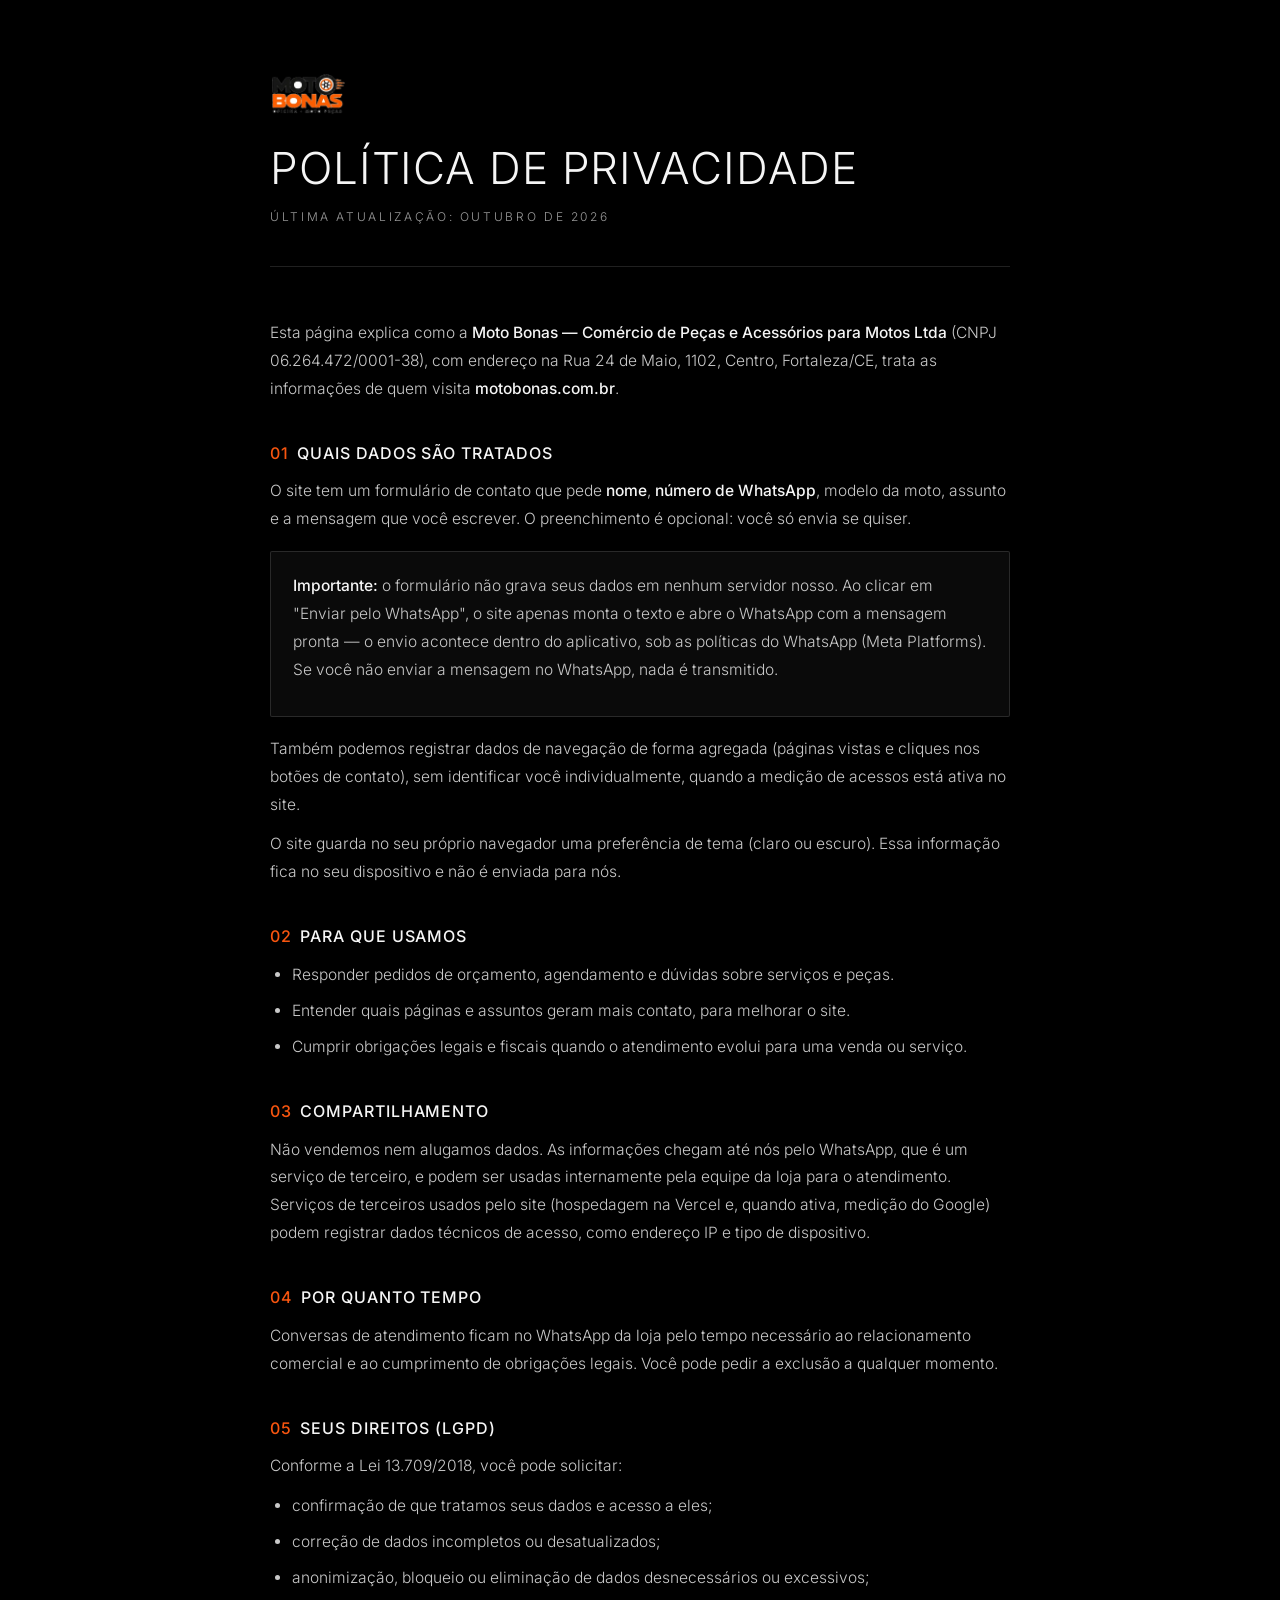
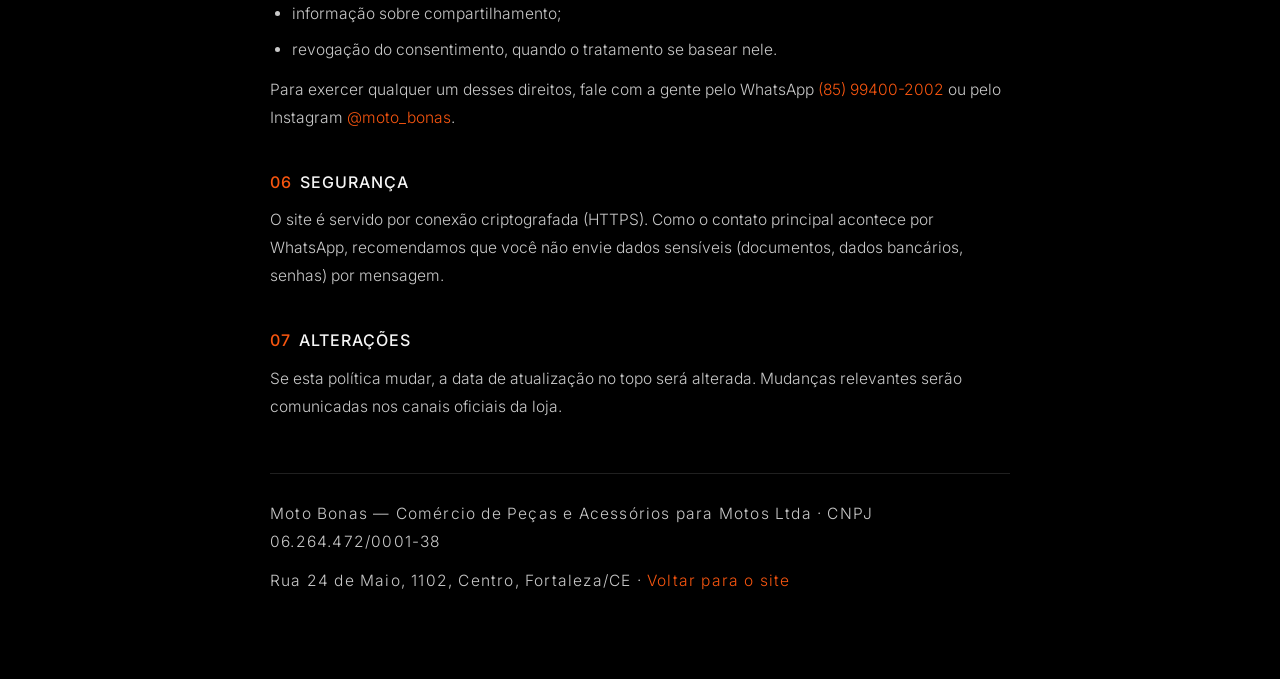
==== privacidade.html @ 85ce24c5 "lll" ====
<!DOCTYPE html>
<html lang="pt-BR">
<head>
<meta charset="UTF-8">
<meta name="viewport" content="width=device-width, initial-scale=1.0">
<title>Política de Privacidade | MOTOBONAS</title>
<meta name="description" content="Como a Motobonas trata os dados enviados pelo site: formulário de contato, WhatsApp e medição de acessos.">
<link rel="canonical" href="https://motobonas.com.br/privacidade">
<meta name="robots" content="index,follow">
<meta name="theme-color" content="#000000">
<link rel="icon" href="assets/favicon.ico" sizes="any">
<link rel="icon" type="image/png" href="assets/favicon.png">
<link rel="preload" href="assets/fonts/inter-latin.woff2" as="font" type="font/woff2" crossorigin>
<style>
@font-face{font-family:'Inter';font-style:normal;font-weight:200 600;font-display:swap;
  src:url('assets/fonts/inter-latin.woff2') format('woff2');
  unicode-range:U+0000-00FF,U+0131,U+0152-0153,U+02BB-02BC,U+02C6,U+02DA,U+02DC,U+0304,U+0308,U+0329,U+2000-206F,U+20AC,U+2122,U+2191,U+2193,U+2212,U+2215,U+FEFF,U+FFFD;}
@font-face{font-family:'Inter';font-style:normal;font-weight:200 600;font-display:swap;
  src:url('assets/fonts/inter-latin-ext.woff2') format('woff2');
  unicode-range:U+0100-02BA,U+02BD-02C5,U+02C7-02CC,U+02CE-02D7,U+02DD-02FF,U+0304,U+0308,U+0329,U+1D00-1DBF,U+1E00-1E9F,U+1EF2-1EFF,U+2020,U+20A0-20AB,U+20AD-20C0,U+2113,U+2C60-2C7F,U+A720-A7FF;}
:root{--bg:#000;--bg2:#0a0a0a;--ink:#f5f5f5;--dim:#999;--accent:#f7550f;--line:rgba(245,245,245,.13)}
*{margin:0;padding:0;box-sizing:border-box}
body{background:var(--bg);color:var(--ink);font-family:'Inter',sans-serif;font-weight:300;line-height:1.8;
  -webkit-font-smoothing:antialiased}
a{color:var(--accent);text-decoration:none}
a:hover{text-decoration:underline}
.wrap{max-width:820px;margin:0 auto;padding:clamp(28px,6vw,72px) clamp(20px,4vw,40px)}
header{border-bottom:1px solid var(--line);padding-bottom:26px;margin-bottom:clamp(28px,5vw,52px)}
.logo{display:inline-flex;align-items:center;gap:12px;margin-bottom:28px}
.logo img{height:44px;width:auto}
h1{font-size:clamp(28px,4.6vw,44px);font-weight:300;letter-spacing:.02em;text-transform:uppercase;line-height:1.1}
.sub{font-size:12px;letter-spacing:.22em;text-transform:uppercase;color:var(--dim);margin-top:14px}
h2{font-size:16px;font-weight:500;letter-spacing:.06em;text-transform:uppercase;margin:36px 0 10px;color:var(--ink)}
h2 span{color:var(--accent);margin-right:8px}
p,li{font-size:15.5px;color:#c9c9c9;margin-bottom:12px}
ul{padding-left:22px;margin-bottom:12px}
li{margin-bottom:8px}
strong{color:var(--ink);font-weight:500}
.box{background:var(--bg2);border:1px solid var(--line);padding:20px 22px;margin:18px 0;border-radius:2px}
footer{border-top:1px solid var(--line);margin-top:52px;padding-top:26px;font-size:12px;letter-spacing:.1em;color:var(--dim)}
footer a{color:var(--accent)}
:focus-visible{outline:2px solid var(--accent);outline-offset:3px}
</style>
</head>
<body>
<div class="wrap">
  <header>
    <a class="logo" href="/" aria-label="Motobonas - página inicial"><img src="assets/logo-320.webp" alt="Motobonas" width="150" height="86"></a>
    <h1>Política de Privacidade</h1>
    <p class="sub">Última atualização: outubro de 2026</p>
  </header>

  <p>Esta página explica como a <strong>Moto Bonas — Comércio de Peças e Acessórios para Motos Ltda</strong> (CNPJ 06.264.472/0001-38), com endereço na Rua 24 de Maio, 1102, Centro, Fortaleza/CE, trata as informações de quem visita <strong>motobonas.com.br</strong>.</p>

  <h2><span>01</span>Quais dados são tratados</h2>
  <p>O site tem um formulário de contato que pede <strong>nome</strong>, <strong>número de WhatsApp</strong>, modelo da moto, assunto e a mensagem que você escrever. O preenchimento é opcional: você só envia se quiser.</p>
  <div class="box">
    <p><strong>Importante:</strong> o formulário não grava seus dados em nenhum servidor nosso. Ao clicar em "Enviar pelo WhatsApp", o site apenas monta o texto e abre o WhatsApp com a mensagem pronta — o envio acontece dentro do aplicativo, sob as políticas do WhatsApp (Meta Platforms). Se você não enviar a mensagem no WhatsApp, nada é transmitido.</p>
  </div>
  <p>Também podemos registrar dados de navegação de forma agregada (páginas vistas e cliques nos botões de contato), sem identificar você individualmente, quando a medição de acessos está ativa no site.</p>
  <p>O site guarda no seu próprio navegador uma preferência de tema (claro ou escuro). Essa informação fica no seu dispositivo e não é enviada para nós.</p>

  <h2><span>02</span>Para que usamos</h2>
  <ul>
    <li>Responder pedidos de orçamento, agendamento e dúvidas sobre serviços e peças.</li>
    <li>Entender quais páginas e assuntos geram mais contato, para melhorar o site.</li>
    <li>Cumprir obrigações legais e fiscais quando o atendimento evolui para uma venda ou serviço.</li>
  </ul>

  <h2><span>03</span>Compartilhamento</h2>
  <p>Não vendemos nem alugamos dados. As informações chegam até nós pelo WhatsApp, que é um serviço de terceiro, e podem ser usadas internamente pela equipe da loja para o atendimento. Serviços de terceiros usados pelo site (hospedagem na Vercel e, quando ativa, medição do Google) podem registrar dados técnicos de acesso, como endereço IP e tipo de dispositivo.</p>

  <h2><span>04</span>Por quanto tempo</h2>
  <p>Conversas de atendimento ficam no WhatsApp da loja pelo tempo necessário ao relacionamento comercial e ao cumprimento de obrigações legais. Você pode pedir a exclusão a qualquer momento.</p>

  <h2><span>05</span>Seus direitos (LGPD)</h2>
  <p>Conforme a Lei 13.709/2018, você pode solicitar:</p>
  <ul>
    <li>confirmação de que tratamos seus dados e acesso a eles;</li>
    <li>correção de dados incompletos ou desatualizados;</li>
    <li>anonimização, bloqueio ou eliminação de dados desnecessários ou excessivos;</li>
    <li>informação sobre compartilhamento;</li>
    <li>revogação do consentimento, quando o tratamento se basear nele.</li>
  </ul>
  <p>Para exercer qualquer um desses direitos, fale com a gente pelo WhatsApp <a href="https://wa.me/5585994002002" target="_blank" rel="noopener">(85) 99400-2002</a> ou pelo Instagram <a href="https://www.instagram.com/moto_bonas" target="_blank" rel="noopener">@moto_bonas</a>.</p>

  <h2><span>06</span>Segurança</h2>
  <p>O site é servido por conexão criptografada (HTTPS). Como o contato principal acontece por WhatsApp, recomendamos que você não envie dados sensíveis (documentos, dados bancários, senhas) por mensagem.</p>

  <h2><span>07</span>Alterações</h2>
  <p>Se esta política mudar, a data de atualização no topo será alterada. Mudanças relevantes serão comunicadas nos canais oficiais da loja.</p>

  <footer>
    <p>Moto Bonas — Comércio de Peças e Acessórios para Motos Ltda · CNPJ 06.264.472/0001-38</p>
    <p>Rua 24 de Maio, 1102, Centro, Fortaleza/CE · <a href="/">Voltar para o site</a></p>
  </footer>
</div>
</body>
</html>
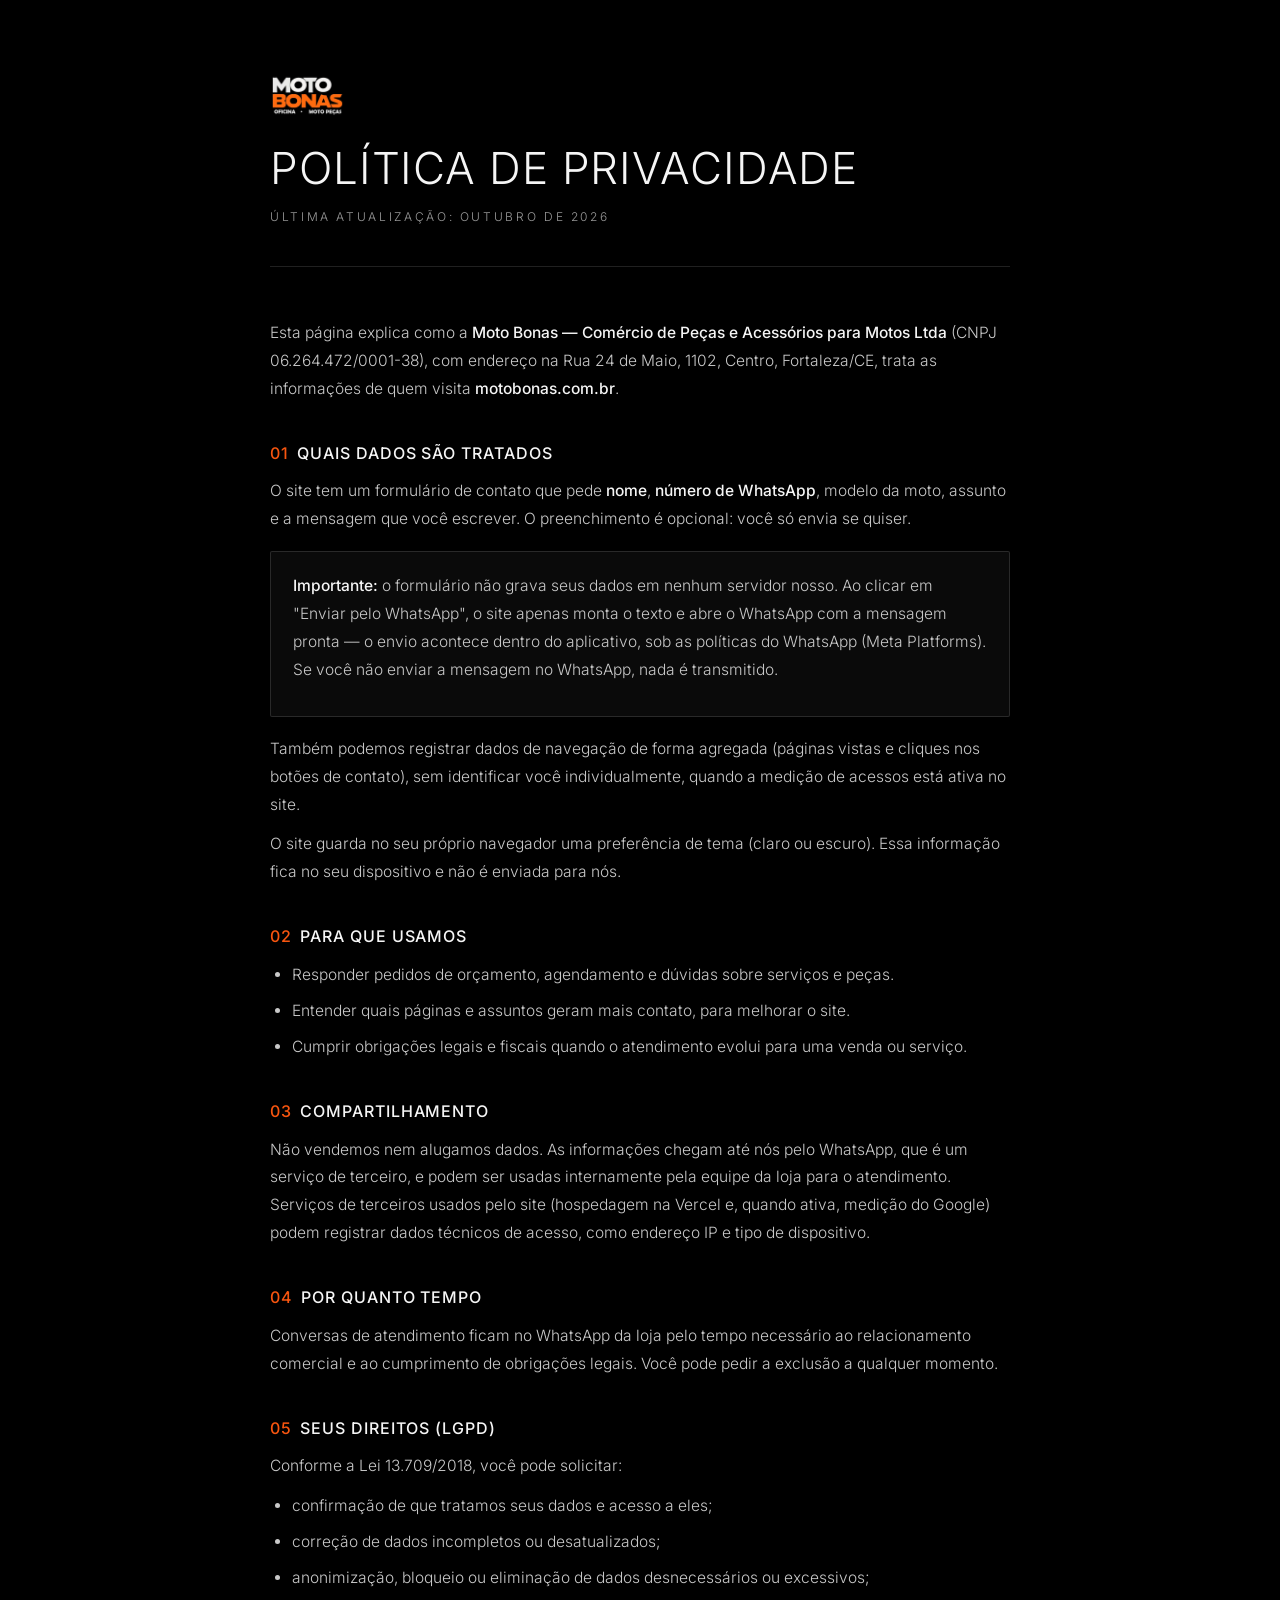
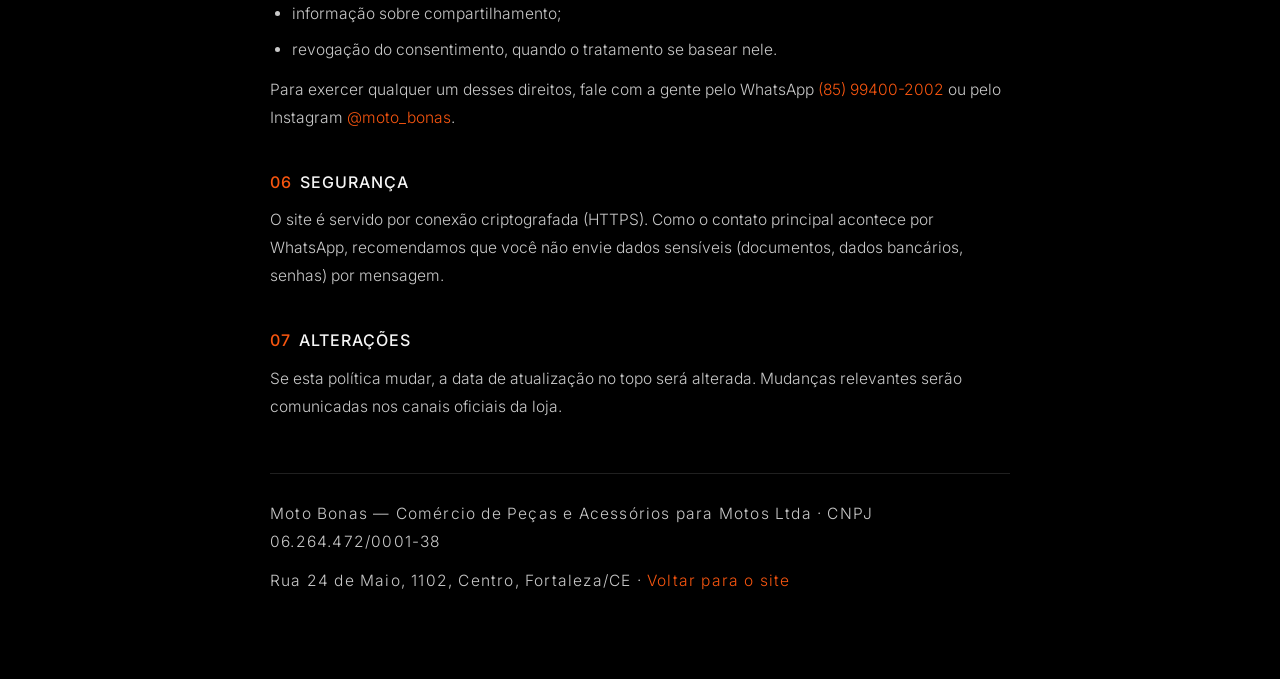
==== commit 70208761: "Atualiza a logo para NEWLOGO.png (versao 2026) - variantes logo-2026-160/320 geradas do NEWLOGO.png " ====
--- a/privacidade.html
+++ b/privacidade.html
@@ -27,7 +27,7 @@
 .wrap{max-width:820px;margin:0 auto;padding:clamp(28px,6vw,72px) clamp(20px,4vw,40px)}
 header{border-bottom:1px solid var(--line);padding-bottom:26px;margin-bottom:clamp(28px,5vw,52px)}
 .logo{display:inline-flex;align-items:center;gap:12px;margin-bottom:28px}
-.logo img{height:44px;width:auto}
+.logo img{height:44px;width:auto;filter:invert(1) hue-rotate(180deg)}
 h1{font-size:clamp(28px,4.6vw,44px);font-weight:300;letter-spacing:.02em;text-transform:uppercase;line-height:1.1}
 .sub{font-size:12px;letter-spacing:.22em;text-transform:uppercase;color:var(--dim);margin-top:14px}
 h2{font-size:16px;font-weight:500;letter-spacing:.06em;text-transform:uppercase;margin:36px 0 10px;color:var(--ink)}
@@ -45,7 +45,7 @@
 <body>
 <div class="wrap">
   <header>
-    <a class="logo" href="/" aria-label="Motobonas - página inicial"><img src="assets/logo-320.webp" alt="Motobonas" width="150" height="86"></a>
+    <a class="logo" href="/" aria-label="Motobonas - página inicial"><img src="assets/logo-2026-320.webp" alt="Motobonas" width="150" height="86"></a>
     <h1>Política de Privacidade</h1>
     <p class="sub">Última atualização: outubro de 2026</p>
   </header>
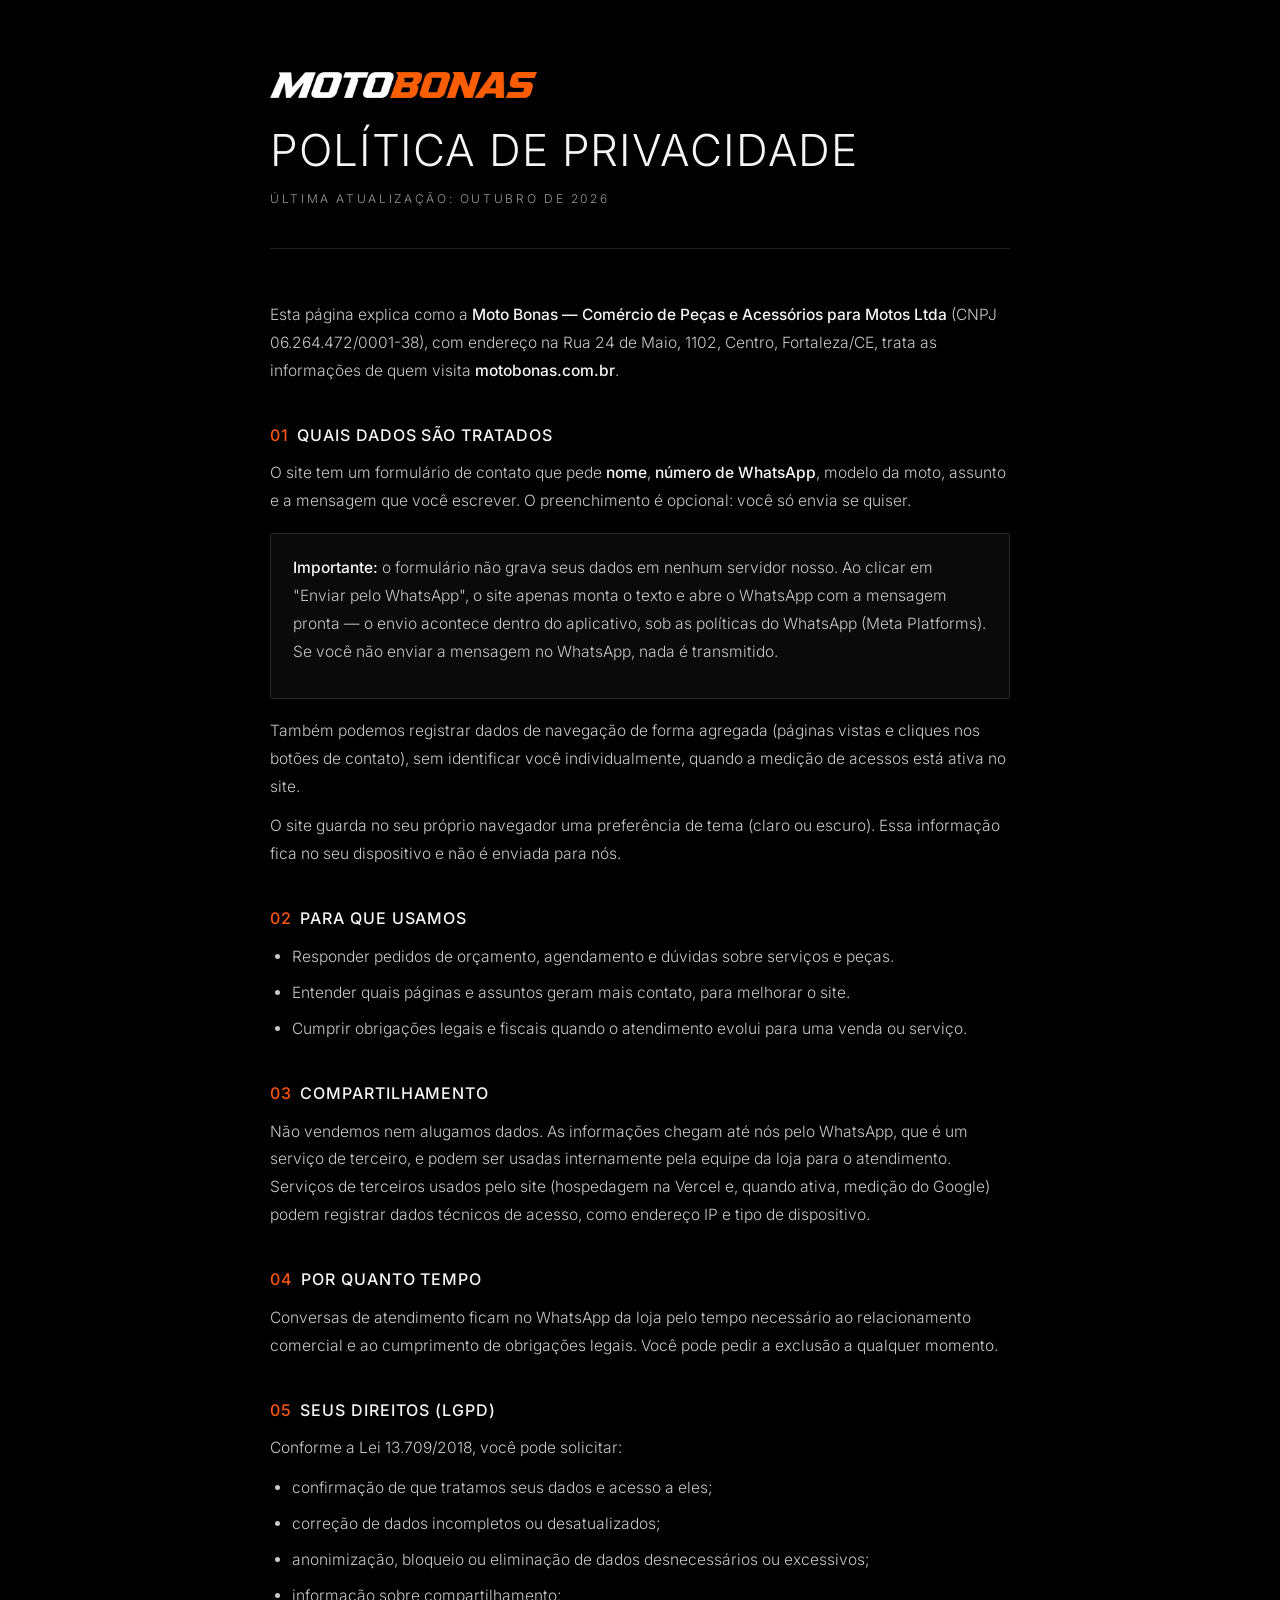
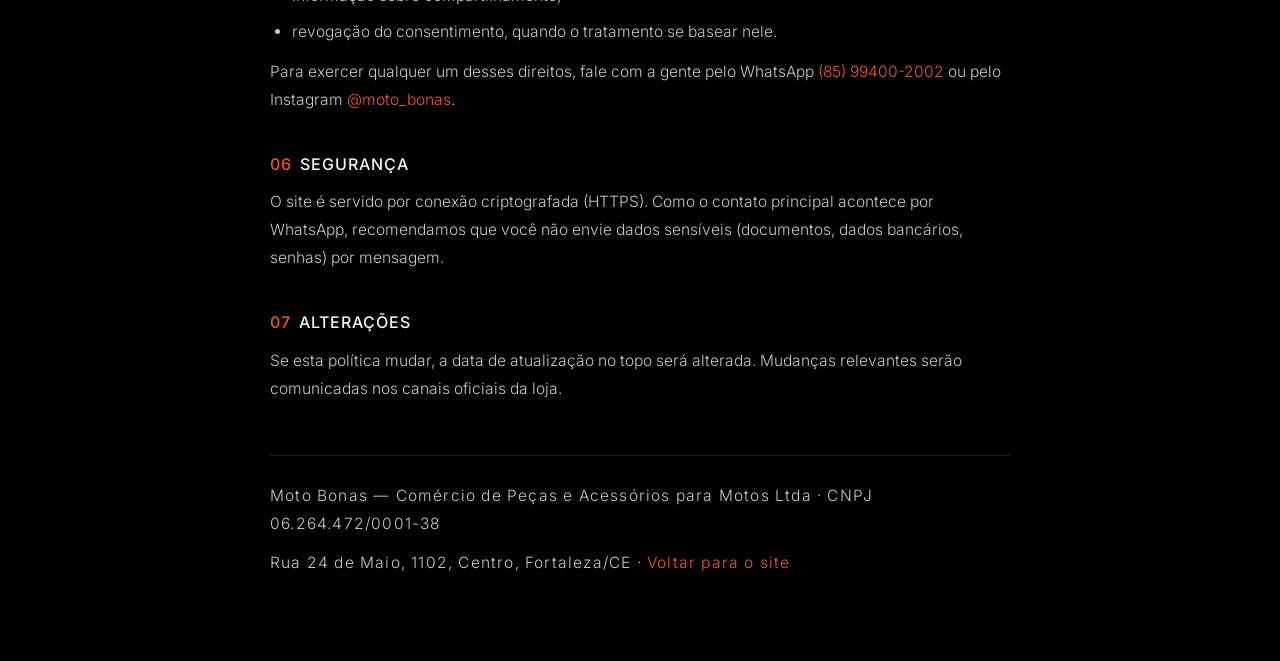
==== commit 018a919a: "ss" ====
--- a/privacidade.html
+++ b/privacidade.html
@@ -9,7 +9,7 @@
 <meta name="robots" content="index,follow">
 <meta name="theme-color" content="#000000">
 <link rel="icon" href="assets/favicon.ico" sizes="any">
-<link rel="icon" type="image/png" href="assets/favicon.png">
+<link rel="icon" type="image/png" href="assets/favicon-2026.png">
 <link rel="preload" href="assets/fonts/inter-latin.woff2" as="font" type="font/woff2" crossorigin>
 <style>
 @font-face{font-family:'Inter';font-style:normal;font-weight:200 600;font-display:swap;
@@ -27,7 +27,7 @@
 .wrap{max-width:820px;margin:0 auto;padding:clamp(28px,6vw,72px) clamp(20px,4vw,40px)}
 header{border-bottom:1px solid var(--line);padding-bottom:26px;margin-bottom:clamp(28px,5vw,52px)}
 .logo{display:inline-flex;align-items:center;gap:12px;margin-bottom:28px}
-.logo img{height:44px;width:auto;filter:invert(1) hue-rotate(180deg)}
+.logo img{height:26px;width:auto}
 h1{font-size:clamp(28px,4.6vw,44px);font-weight:300;letter-spacing:.02em;text-transform:uppercase;line-height:1.1}
 .sub{font-size:12px;letter-spacing:.22em;text-transform:uppercase;color:var(--dim);margin-top:14px}
 h2{font-size:16px;font-weight:500;letter-spacing:.06em;text-transform:uppercase;margin:36px 0 10px;color:var(--ink)}
@@ -45,7 +45,7 @@
 <body>
 <div class="wrap">
   <header>
-    <a class="logo" href="/" aria-label="Motobonas - página inicial"><img src="assets/logo-2026-320.webp" alt="Motobonas" width="150" height="86"></a>
+    <a class="logo" href="/" aria-label="Motobonas - página inicial"><img src="assets/logo-mb-dark-400.webp" alt="Motobonas" width="400" height="39"></a>
     <h1>Política de Privacidade</h1>
     <p class="sub">Última atualização: outubro de 2026</p>
   </header>
